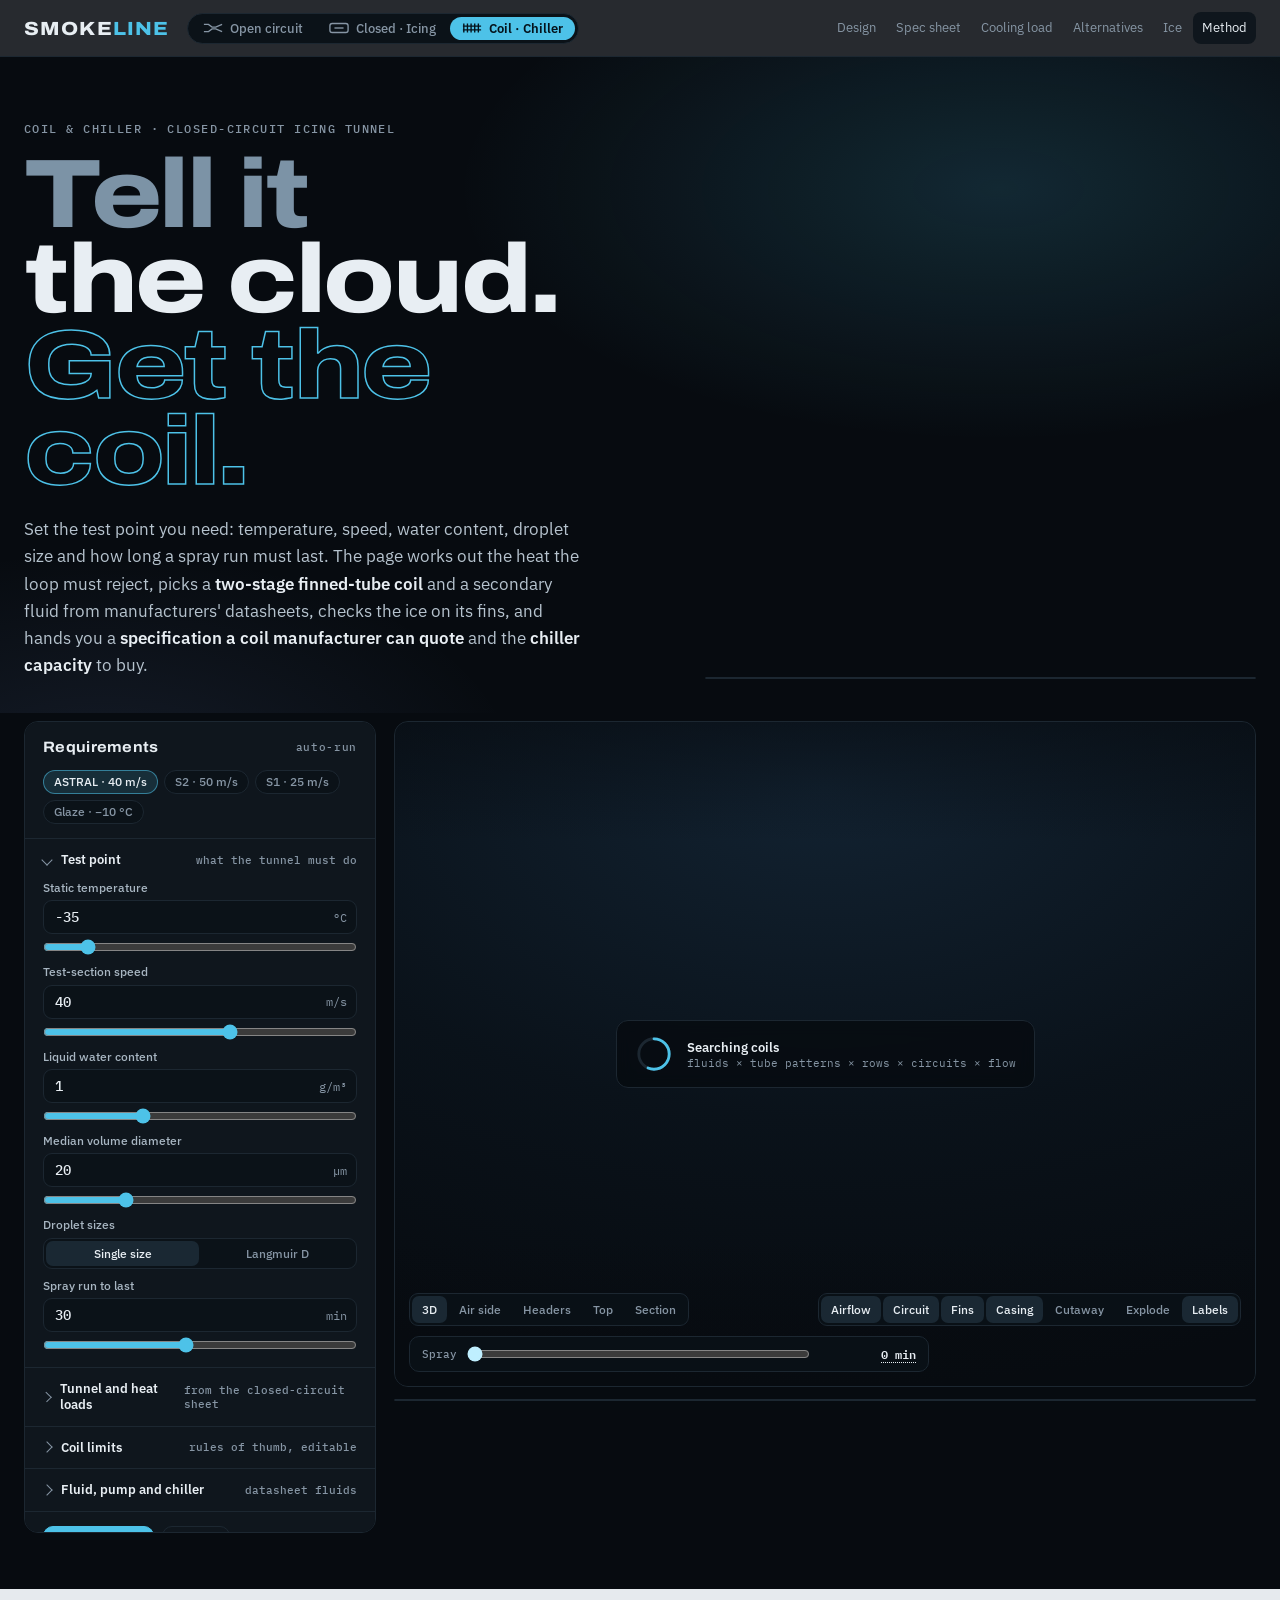
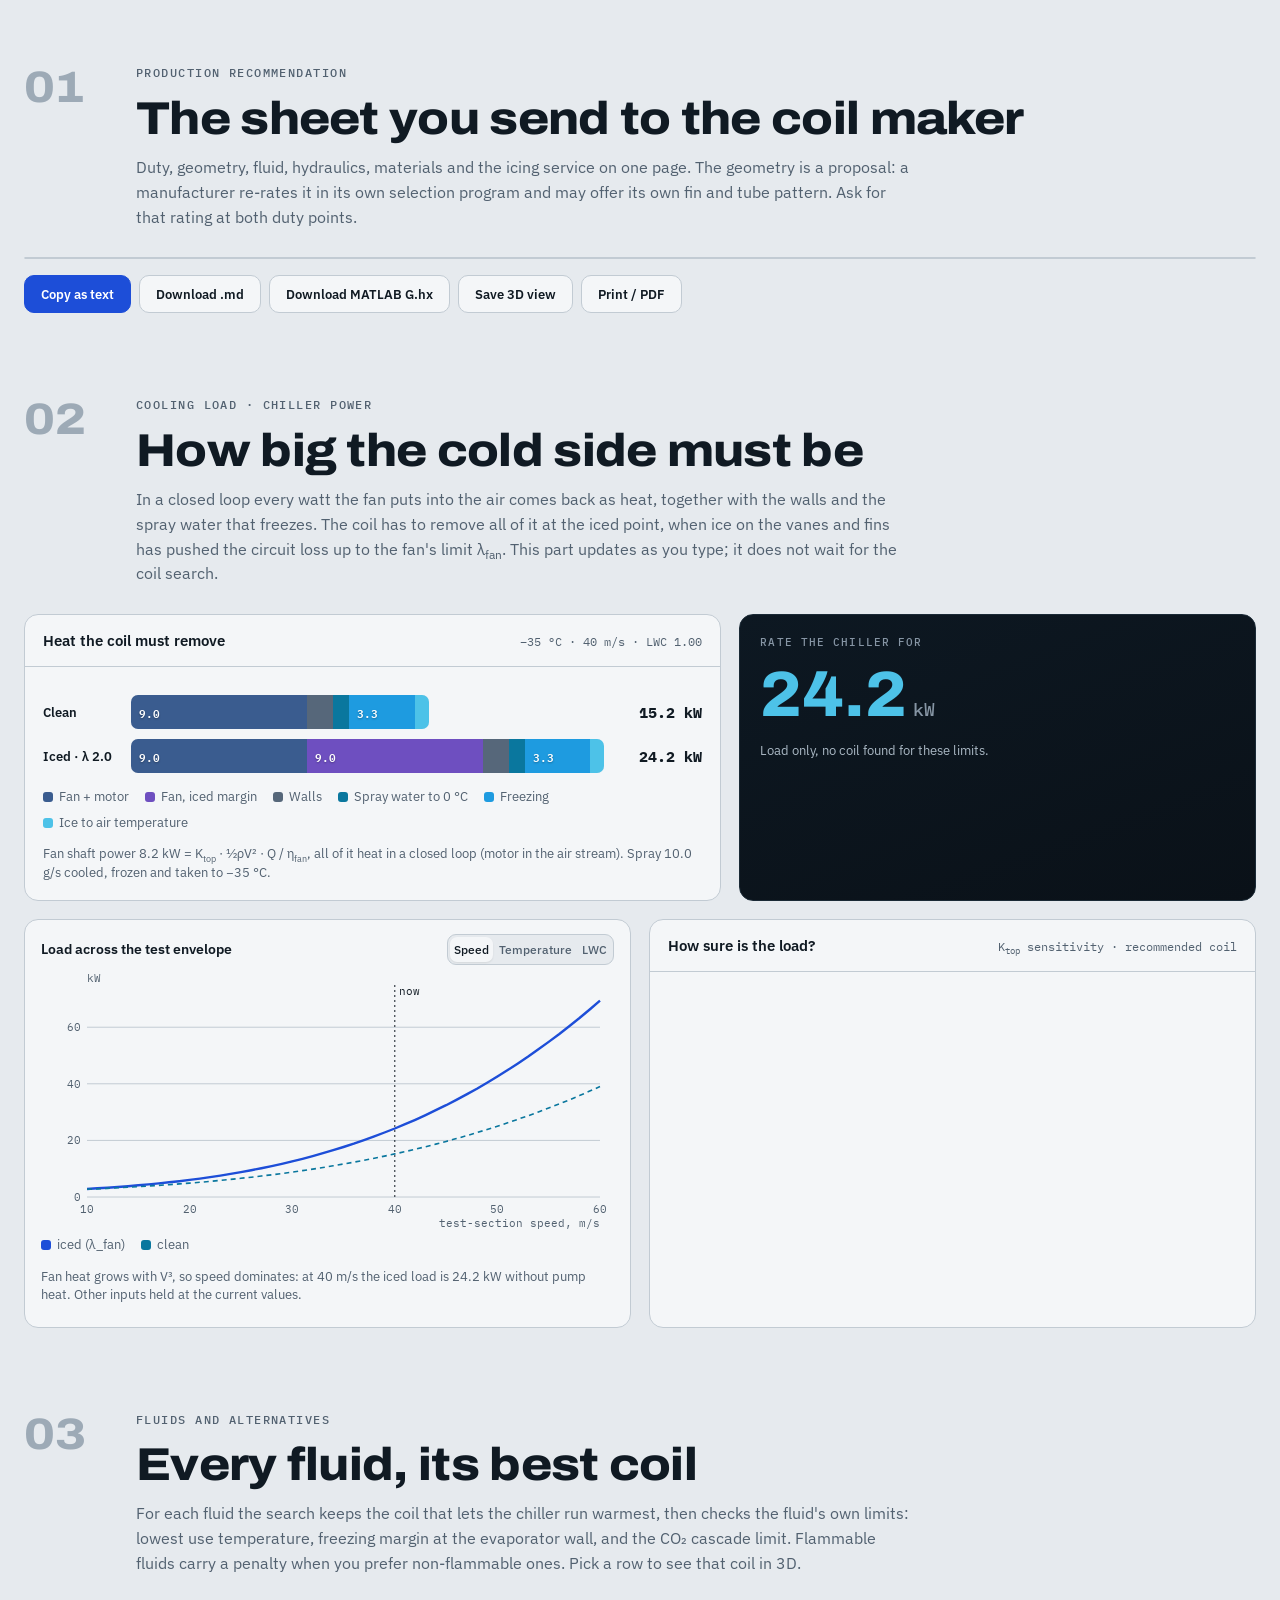
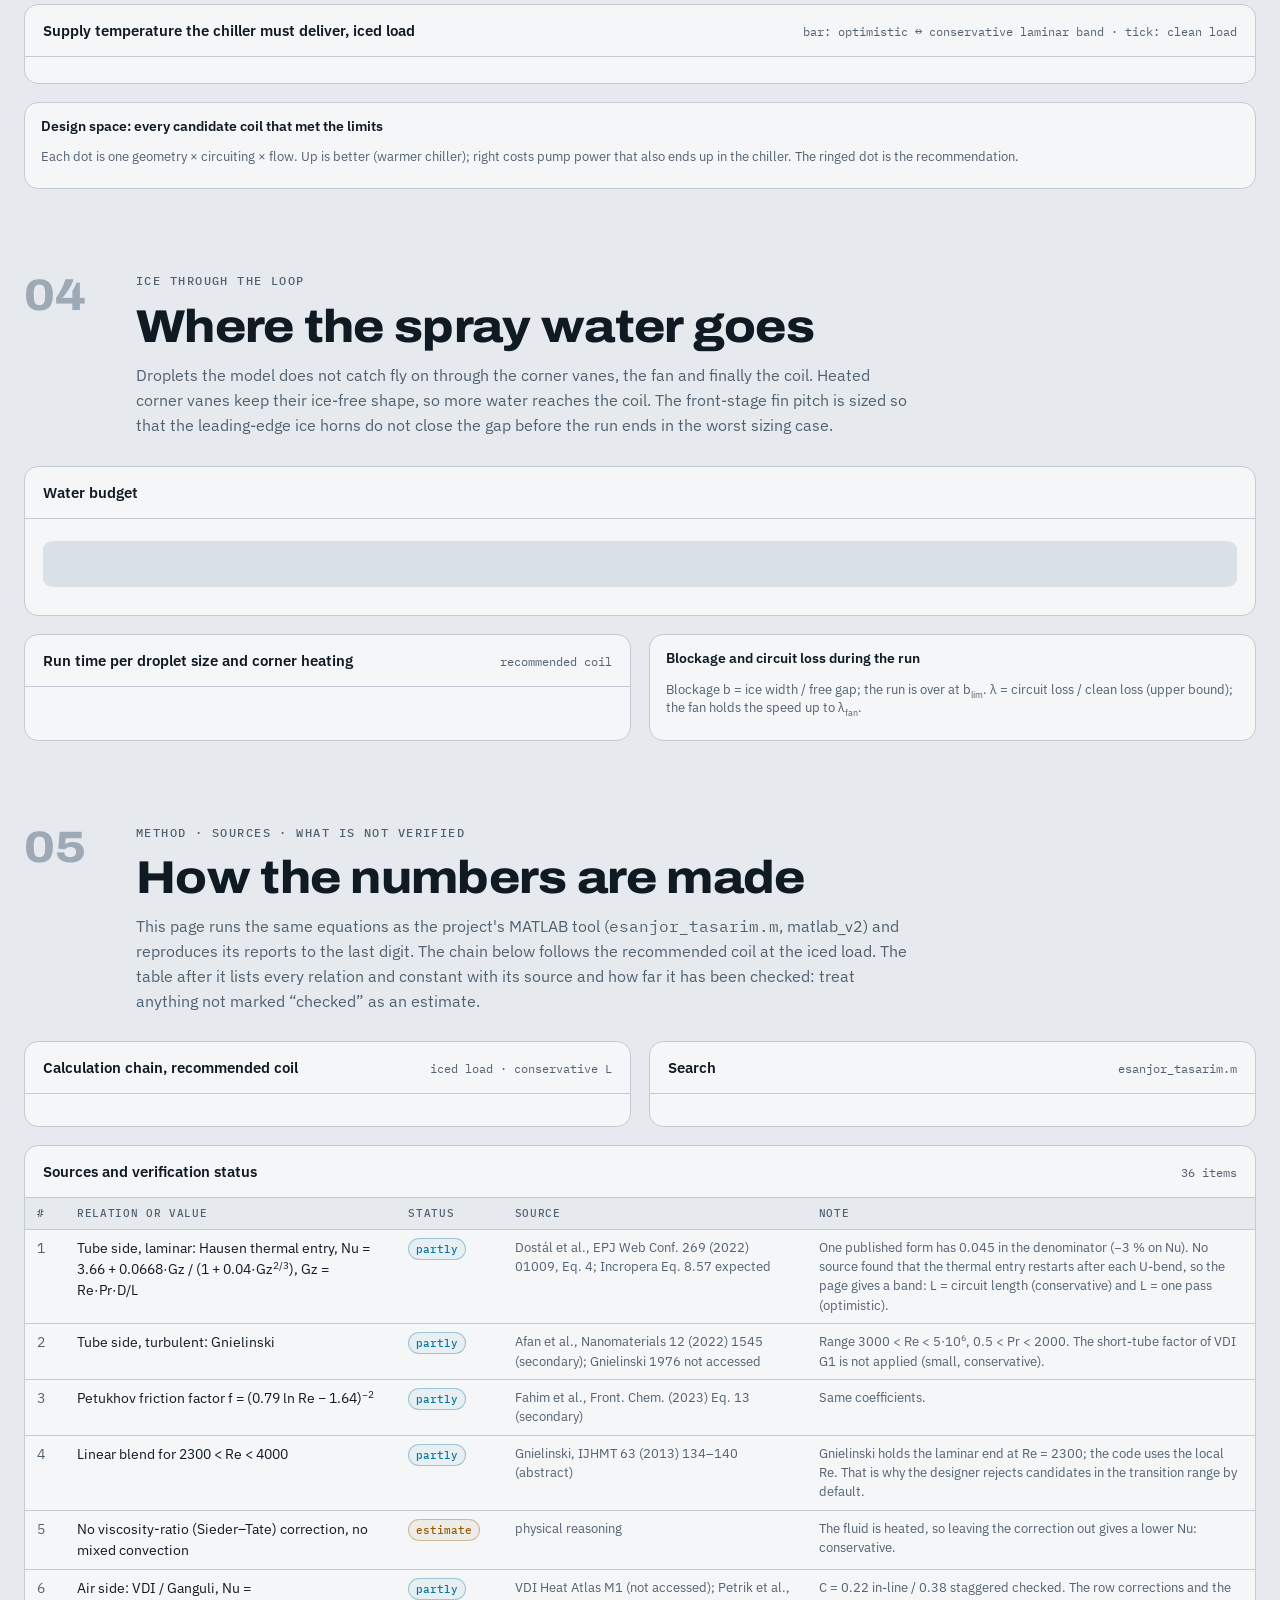
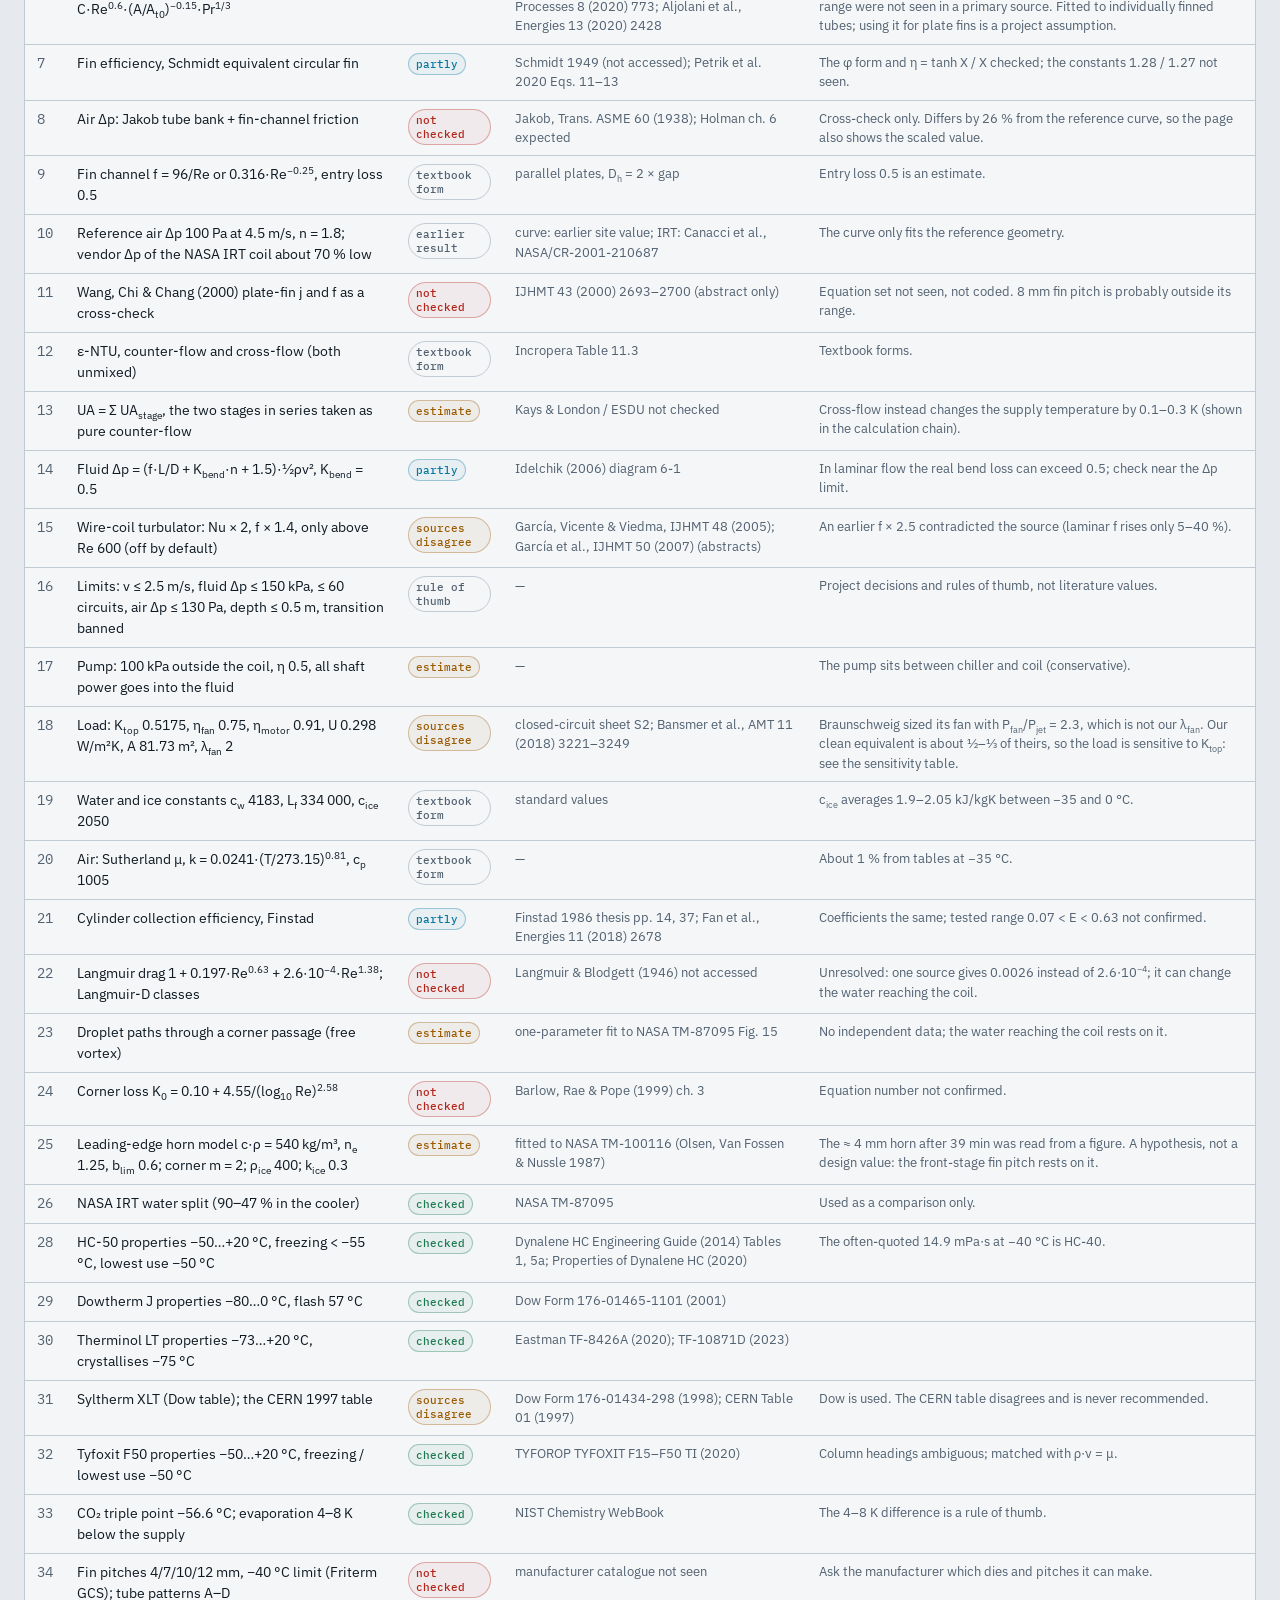
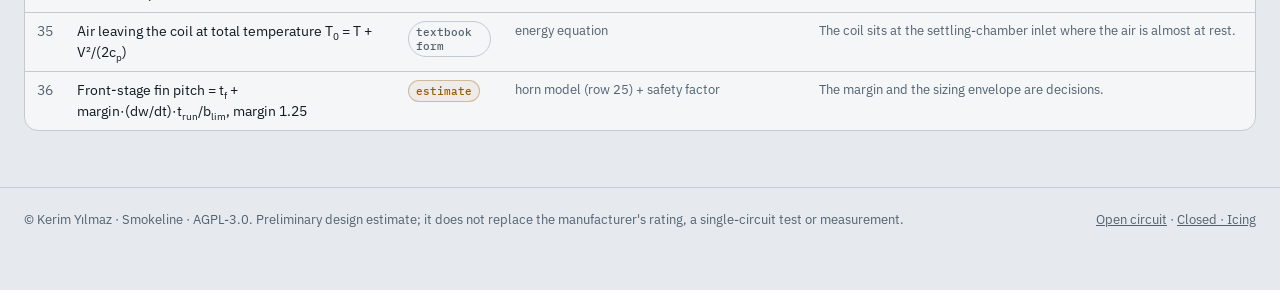
==== coil.html @ dab61cd9 "Add Coil & Chiller designer page; size icing-tab refrigeration on the iced load New page coil.html: " ====
<!doctype html>
<html lang="en">
<head>
<meta charset="utf-8">
<meta name="viewport" content="width=device-width, initial-scale=1">
<title>Cooling Coil &amp; Chiller Designer for Icing Wind Tunnels | Smokeline</title>
<meta name="description" content="Design the cooling coil and size the chiller of a closed-circuit icing wind tunnel from your test requirements: two-stage plate-fin coil, secondary fluid, supply temperature, pump, refrigeration load, ice on the fins, and a manufacturer-ready specification. Free, in the browser.">
<meta name="keywords" content="icing wind tunnel, cooling coil design, heat exchanger design, chiller sizing, refrigeration load, secondary coolant, plate fin coil, Smokeline">
<link rel="canonical" href="https://windtunnel-theta.vercel.app/coil.html">
<meta property="og:type" content="website"><meta property="og:site_name" content="Smokeline">
<meta property="og:title" content="Coil &amp; Chiller designer | Smokeline">
<meta property="og:description" content="From icing-test requirements to a cooling coil a manufacturer can quote, and the chiller power to go with it.">
<meta property="og:url" content="https://windtunnel-theta.vercel.app/coil.html">
<link rel="preconnect" href="https://fonts.googleapis.com"><link rel="preconnect" href="https://fonts.gstatic.com" crossorigin>
<link href="https://fonts.googleapis.com/css2?family=Archivo:wdth,wght@62..125,400..900&family=IBM+Plex+Mono:wght@400;500;600&family=IBM+Plex+Sans:ital,wght@0,400;0,500;0,600;1,400&display=swap" rel="stylesheet">
<link rel="stylesheet" href="coil/coil.css">
</head>
<body>
<header class="cbar">
  <div class="wrap">
    <a class="wm" href="./">SMOKE<em>LINE</em></a>
    <nav class="sw" aria-label="Tool">
      <a href="./"><svg viewBox="0 0 22 12" aria-hidden="true"><path d="M1 2h5l4 3h4l7-3M1 10h5l4-3h4l7 3"/></svg><span>Open circuit</span></a>
      <a href="./#icing"><svg viewBox="0 0 22 12" aria-hidden="true"><rect x="1" y="1" width="20" height="10" rx="2.5"/><path d="M6 6h10"/></svg><span>Closed · Icing</span></a>
      <a href="coil.html" aria-current="page"><svg viewBox="0 0 22 12" aria-hidden="true"><path d="M2 1v10M6 1v10M10 1v10M14 1v10M18 1v10M1 4h20M1 8h20"/></svg><span>Coil · Chiller</span></a>
    </nav>
    <nav class="cnav" aria-label="Sections"><a href="#studio">Design</a><a href="#spec">Spec sheet</a><a href="#load">Cooling load</a><a href="#alts">Alternatives</a><a href="#ice">Ice</a><a href="#method">Method</a></nav>
  </div>
</header>

<main>
<section class="hero dark">
  <div class="wrap">
    <div>
      <p class="eyebrow">Coil &amp; chiller · closed-circuit icing tunnel</p>
      <h1><span class="g">Tell it</span><br>the cloud.<br><span class="o">Get the coil.</span></h1>
      <p class="lede">Set the test point you need: temperature, speed, water content, droplet size and how long a spray run must last. The page works out the heat the loop must reject, picks a <b>two-stage finned-tube coil</b> and a secondary fluid from manufacturers' datasheets, checks the ice on its fins, and hands you a <b>specification a coil manufacturer can quote</b> and the <b>chiller capacity</b> to buy.</p>
    </div>
    <div class="kgrid" id="kpi" aria-live="polite"></div>
  </div>
</section>

<section class="studio dark" id="studio" aria-label="Coil designer">
  <div class="wrap">
    <form class="console" id="console" autocomplete="off" onsubmit="return false"></form>
    <div class="stagewrap">
      <div class="stage" id="stage">
        <div class="v3-host" id="v3"></div>
        <div class="hud"><div class="id" id="hudId"></div><div class="temp" id="hudT"></div></div>
        <div class="busy" id="busy"><div class="card"><svg class="ring" viewBox="0 0 40 40"><circle class="bg" cx="20" cy="20" r="16"/><circle class="fg" id="ringFg" cx="20" cy="20" r="16" stroke-dasharray="100.5" stroke-dashoffset="100.5"/></svg><div><div class="t" id="busyT">Designing</div><div class="s" id="busyS"></div></div></div></div>
        <div class="tools">
          <div class="seg" role="group" aria-label="View" id="views"><button type="button" data-v="iso" aria-pressed="true">3D</button><button type="button" data-v="air">Air side</button><button type="button" data-v="headers">Headers</button><button type="button" data-v="top">Top</button><button type="button" data-v="section">Section</button></div>
          <div class="seg" role="group" aria-label="Show" id="togs"><button type="button" data-t="air" aria-pressed="true">Airflow</button><button type="button" data-t="trace" aria-pressed="true">Circuit</button><button type="button" data-t="fins" aria-pressed="true">Fins</button><button type="button" data-t="casing" aria-pressed="true">Casing</button><button type="button" data-t="cut" aria-pressed="false">Cutaway</button><button type="button" data-t="explode" aria-pressed="false">Explode</button><button type="button" data-t="labels" aria-pressed="true">Labels</button></div>
          <div class="scrub"><label for="iceT">Spray</label><div class="tr" id="scrubTr"><input type="range" id="iceT" min="0" max="1000" value="0"></div><output id="iceOut" for="iceT">0 min</output></div>
        </div>
      </div>
      <div class="strip" id="strip"></div>
      <div class="msgs" id="msgs"></div>
    </div>
  </div>
</section>

<div class="light">
<section class="sec" id="spec">
  <div class="wrap">
    <div class="shead"><div class="secno">01</div><div><p class="eyebrow">Production recommendation</p><h2>The sheet you send to the coil maker</h2><p class="sub">Duty, geometry, fluid, hydraulics, materials and the icing service on one page. The geometry is a proposal: a manufacturer re-rates it in its own selection program and may offer its own fin and tube pattern. Ask for that rating at both duty points.</p></div></div>
    <article class="sheet" id="sheet"></article>
    <div class="acts"><button class="btn pri" id="bCopy" type="button">Copy as text</button><button class="btn" id="bMd" type="button">Download .md</button><button class="btn" id="bM" type="button">Download MATLAB G.hx</button><button class="btn" id="bPng" type="button">Save 3D view</button><button class="btn" id="bPrint" type="button">Print / PDF</button><span class="note" id="actNote" role="status"></span></div>
  </div>
</section>

<section class="sec" id="load">
  <div class="wrap">
    <div class="shead"><div class="secno">02</div><div><p class="eyebrow">Cooling load · chiller power</p><h2>How big the cold side must be</h2><p class="sub">In a closed loop every watt the fan puts into the air comes back as heat, together with the walls and the spray water that freezes. The coil has to remove all of it at the iced point, when ice on the vanes and fins has pushed the circuit loss up to the fan's limit λ<sub>fan</sub>. This part updates as you type; it does not wait for the coil search.</p></div></div>
    <div class="twoa">
      <div class="card"><header><h3>Heat the coil must remove</h3><span id="lPoint"></span></header><div class="lbars" id="lbars"></div></div>
      <div class="chiller" id="chiller"></div>
    </div>
    <div class="two" style="margin-top:18px">
      <div class="chart" id="lChart"><h3><span>Load across the test envelope</span><span class="seg" role="group" aria-label="Sweep"><button type="button" data-x="V" aria-pressed="true">Speed</button><button type="button" data-x="T" aria-pressed="false">Temperature</button><button type="button" data-x="LWC" aria-pressed="false">LWC</button></span></h3><div class="ch"></div><p class="note" id="lChartNote"></p></div>
      <div class="card"><header><h3>How sure is the load?</h3><span>K<sub>top</sub> sensitivity · recommended coil</span></header><div class="tscroll"><table class="t" id="kTab"></table></div><div class="cpad note" id="kNote"></div></div>
    </div>
  </div>
</section>

<section class="sec" id="alts">
  <div class="wrap">
    <div class="shead"><div class="secno">03</div><div><p class="eyebrow">Fluids and alternatives</p><h2>Every fluid, its best coil</h2><p class="sub">For each fluid the search keeps the coil that lets the chiller run warmest, then checks the fluid's own limits: lowest use temperature, freezing margin at the evaporator wall, and the CO₂ cascade limit. Flammable fluids carry a penalty when you prefer non-flammable ones. Pick a row to see that coil in 3D.</p></div></div>
    <div class="card"><header><h3>Supply temperature the chiller must deliver, iced load</h3><span>bar: optimistic ↔ conservative laminar band · tick: clean load</span></header><div class="ladder" id="ladder"></div></div>
    <div class="chart" style="margin-top:18px" id="scatter"><h3><span>Design space: every candidate coil that met the limits</span><span class="note" id="scN"></span></h3><div class="ch"></div><p class="note">Each dot is one geometry × circuiting × flow. Up is better (warmer chiller); right costs pump power that also ends up in the chiller. The ringed dot is the recommendation.</p></div>
  </div>
</section>

<section class="sec" id="ice">
  <div class="wrap">
    <div class="shead"><div class="secno">04</div><div><p class="eyebrow">Ice through the loop</p><h2>Where the spray water goes</h2><p class="sub">Droplets the model does not catch fly on through the corner vanes, the fan and finally the coil. Heated corner vanes keep their ice-free shape, so more water reaches the coil. The front-stage fin pitch is sized so that the leading-edge ice horns do not close the gap before the run ends in the worst sizing case.</p></div></div>
    <div class="card"><header><h3>Water budget</h3><span id="fbLab"></span></header><div class="cpad"><div class="flowbar" id="flowbar"></div><p class="note" id="fbNote"></p></div></div>
    <div class="two" style="margin-top:18px">
      <div class="card"><header><h3>Run time per droplet size and corner heating</h3><span>recommended coil</span></header><div class="cpad"><div class="mx" id="mx"></div><p class="note" id="mxNote" style="margin-top:12px"></p></div></div>
      <div class="chart" id="bChart"><h3><span>Blockage and circuit loss during the run</span><span class="note" id="bLab"></span></h3><div class="ch"></div><p class="note">Blockage b = ice width / free gap; the run is over at b<sub>lim</sub>. λ = circuit loss / clean loss (upper bound); the fan holds the speed up to λ<sub>fan</sub>.</p></div>
    </div>
  </div>
</section>

<section class="sec" id="method">
  <div class="wrap">
    <div class="shead"><div class="secno">05</div><div><p class="eyebrow">Method · sources · what is not verified</p><h2>How the numbers are made</h2><p class="sub">This page runs the same equations as the project's MATLAB tool (<span class="mono">esanjor_tasarim.m</span>, matlab_v2) and reproduces its reports to the last digit. The chain below follows the recommended coil at the iced load. The table after it lists every relation and constant with its source and how far it has been checked: treat anything not marked “checked” as an estimate.</p></div></div>
    <div class="two">
      <div class="card"><header><h3>Calculation chain, recommended coil</h3><span>iced load · conservative L</span></header><div class="cpad"><ol class="chain" id="chain"></ol></div></div>
      <div class="card"><header><h3>Search</h3><span>esanjor_tasarim.m</span></header><div class="cpad" id="searchTxt"></div></div>
    </div>
    <div class="card" style="margin-top:18px"><header><h3>Sources and verification status</h3><span>36 items</span></header><div class="tscroll"><table class="t vt" id="vt"></table></div></div>
  </div>
</section>
</div>
</main>
<footer class="cf light"><div class="wrap"><span>© Kerim Yılmaz · Smokeline · AGPL-3.0. Preliminary design estimate; it does not replace the manufacturer's rating, a single-circuit test or measurement.</span><span><a href="./">Open circuit</a> · <a href="./#icing">Closed · Icing</a></span></div></footer>
<script src="coil/hxcore.js"></script>
<script src="coil/sources.js"></script>
<script src="coil/view3d.js"></script>
<script src="coil/app.js"></script>
</body>
</html>
---- coil/coil.css ----
/* Smokeline · Coil & Chiller page */
:root{
  --bg:#E6EAEE;--surface:#F4F6F8;--sunk:#D9E0E6;--ink:#101A23;--muted:#526170;--line:#C2CBD3;--accent:#1D4ED8;--accent-soft:#D6E0FA;
  --ok:#1C7A51;--warn:#9A5A00;--bad:#B42318;--info:#0A779E;
  --h-bg:#070B10;--h-surface:#0F161D;--h-ink:#E8EEF3;--h-muted:#8695A4;--h-line:#1C2731;--h-fill:#0B1218;--h-accent:#8FB0FF;
  --cold:#4DC2E8;--cold2:#1E9BE0;--ice:#BFEFFF;--warm:#FFB46B;--cu:#D08447;
  --f-display:"Archivo","Arial Narrow",system-ui,sans-serif;--f-body:"IBM Plex Sans",system-ui,-apple-system,"Segoe UI",Roboto,sans-serif;--f-mono:"IBM Plex Mono",ui-monospace,SFMono-Regular,Menlo,Consolas,monospace;
  --wrap:1296px;--r:14px;
}
*{box-sizing:border-box}
html{scroll-behavior:smooth;scroll-padding-top:64px}
body{margin:0;background:var(--bg);color:var(--ink);font:15px/1.55 var(--f-body);-webkit-font-smoothing:antialiased}
a{color:inherit}
button,input,select{font:inherit;color:inherit}
.wrap{max-width:var(--wrap);margin:0 auto;padding:0 24px}
sub,sup{font-size:.72em;line-height:0}
.mono{font-family:var(--f-mono)}
.sr{position:absolute!important;width:1px;height:1px;overflow:hidden;clip:rect(0 0 0 0)}
:focus-visible{outline:2px solid var(--h-accent);outline-offset:2px}

/* ---------- top bar ---------- */
.cbar{position:sticky;top:0;z-index:50;background:rgba(7,11,16,.86);backdrop-filter:blur(14px);-webkit-backdrop-filter:blur(14px);border-bottom:1px solid var(--h-line);color:var(--h-ink)}
.cbar .wrap{display:flex;align-items:center;gap:18px;height:56px}
.wm{font:800 19px/1 var(--f-display);letter-spacing:.06em;text-decoration:none;color:var(--h-ink);font-stretch:112%}
.wm em{font-style:normal;color:var(--cold)}
.sw{display:flex;gap:2px;padding:3px;border:1px solid var(--h-line);border-radius:999px;background:var(--h-fill)}
.sw a{display:flex;align-items:center;gap:7px;padding:5px 12px;border-radius:999px;font:500 13px/1 var(--f-body);text-decoration:none;color:var(--h-muted);white-space:nowrap}
.sw a svg{width:20px;height:12px;fill:none;stroke:currentColor;stroke-width:1.5}
.sw a[aria-current]{background:var(--cold);color:#04121b;font-weight:600}
.sw a:not([aria-current]):hover{color:var(--h-ink)}
.cnav{margin-left:auto;display:flex;gap:2px;font-size:13px}
.cnav a{color:var(--h-muted);text-decoration:none;padding:6px 9px;border-radius:8px}
.cnav a:hover,.cnav a.on{color:var(--h-ink);background:var(--h-surface)}

/* ---------- hero ---------- */
.dark{background:var(--h-bg);color:var(--h-ink)}
.hero{position:relative;overflow:hidden;padding:64px 0 34px}
.hero:before{content:"";position:absolute;inset:0;background:radial-gradient(900px 420px at 78% 20%,rgba(77,194,232,.16),transparent 60%),radial-gradient(700px 380px at 8% 110%,rgba(143,176,255,.10),transparent 60%);pointer-events:none}
.hero .wrap{position:relative;display:grid;grid-template-columns:1.15fr 1fr;gap:48px;align-items:end}
.eyebrow{font:500 12px/1.4 var(--f-mono);letter-spacing:.12em;text-transform:uppercase;color:var(--h-muted);margin:0 0 14px}
.light .eyebrow{color:var(--muted)}
.hero h1{font:800 clamp(52px,7.6vw,112px)/.88 var(--f-display);font-stretch:118%;letter-spacing:-.025em;margin:0}
.hero h1 .o{color:transparent;-webkit-text-stroke:1.5px var(--cold)}
.hero h1 .g{color:#7C93A6}
.lede{font-size:17px;line-height:1.6;color:#B6C3CE;max-width:560px;margin:22px 0 0}
.lede b{color:var(--h-ink);font-weight:600}
.kgrid{display:grid;grid-template-columns:1fr 1fr;gap:1px;background:var(--h-line);border:1px solid var(--h-line);border-radius:var(--r);overflow:hidden}
.kgrid>div{background:linear-gradient(180deg,#0E151C,#0A1016);padding:16px 18px 14px;min-height:112px;display:flex;flex-direction:column}
.kgrid .k-l{font:500 11px/1.3 var(--f-mono);letter-spacing:.1em;text-transform:uppercase;color:var(--h-muted)}
.kgrid .k-v{font:700 38px/1 var(--f-display);font-stretch:105%;margin-top:auto;letter-spacing:-.01em;font-variant-numeric:tabular-nums}
.kgrid .k-v small{font:500 14px/1 var(--f-mono);color:var(--h-muted);margin-left:6px;letter-spacing:0}
.kgrid .k-s{font:12px/1.4 var(--f-mono);color:var(--h-muted);margin-top:6px}
.kgrid .k-big{grid-column:span 2;min-height:132px}
.kgrid .k-big .k-v{font-size:56px;color:var(--cold)}
.kgrid .busy .k-v{opacity:.45;transition:opacity .2s}

/* ---------- studio ---------- */
.studio{padding:8px 0 56px}
.studio .wrap{display:grid;grid-template-columns:352px 1fr;gap:18px;align-items:start}
.console{position:sticky;top:72px;max-height:calc(100vh - 88px);overflow:auto;border:1px solid var(--h-line);border-radius:var(--r);background:var(--h-surface);scrollbar-width:thin;scrollbar-color:#24323e transparent}
.console h2{font:700 15px/1.2 var(--f-display);font-stretch:108%;letter-spacing:.02em;margin:0;padding:16px 18px 6px;display:flex;justify-content:space-between;align-items:center}
.console h2 span{font:500 11px var(--f-mono);color:var(--h-muted);letter-spacing:.06em}
.presets{display:flex;flex-wrap:wrap;gap:6px;padding:8px 18px 14px;border-bottom:1px solid var(--h-line)}
.chip{border:1px solid var(--h-line);background:var(--h-fill);color:var(--h-muted);border-radius:999px;padding:5px 10px;font:500 12px/1 var(--f-body);cursor:pointer}
.chip:hover{color:var(--h-ink);border-color:#2C3C49}
.chip[aria-pressed=true]{background:rgba(77,194,232,.14);border-color:rgba(77,194,232,.55);color:var(--h-ink)}
details.grp{border-bottom:1px solid var(--h-line)}
details.grp>summary{list-style:none;cursor:pointer;padding:13px 18px;display:flex;align-items:center;gap:10px;font:600 13px/1.2 var(--f-body)}
details.grp>summary::-webkit-details-marker{display:none}
details.grp>summary:before{content:"";width:7px;height:7px;border-right:1.5px solid var(--h-muted);border-bottom:1.5px solid var(--h-muted);transform:rotate(-45deg);transition:transform .2s}
details.grp[open]>summary:before{transform:rotate(45deg)}
details.grp>summary i{font:normal 500 11px var(--f-mono);color:var(--h-muted);margin-left:auto}
.fields{padding:0 18px 14px;display:grid;grid-template-columns:1fr 1fr;gap:10px 12px}
.f{display:flex;flex-direction:column;gap:5px;min-width:0}
.f.w2{grid-column:span 2}
.f label{font:500 11.5px/1.25 var(--f-body);color:#A8B6C2}
.f label em{font-style:normal;color:var(--h-muted);font:11px var(--f-mono)}
.inp{display:flex;align-items:center;background:var(--h-fill);border:1px solid var(--h-line);border-radius:9px;height:34px;padding:0 9px;transition:border-color .15s}
.inp:focus-within{border-color:rgba(77,194,232,.7)}
.inp input{width:100%;min-width:0;background:transparent;border:0;outline:0;font:500 14px var(--f-mono);color:var(--h-ink);font-variant-numeric:tabular-nums}
.inp span{font:12px var(--f-mono);color:var(--h-muted);white-space:nowrap;margin-left:6px}
.f input[type=range]{width:100%;accent-color:var(--cold);height:16px;margin:0}
.seg{display:flex;background:var(--h-fill);border:1px solid var(--h-line);border-radius:9px;padding:2px;gap:2px}
.seg button{flex:1;border:0;background:transparent;color:var(--h-muted);border-radius:7px;padding:6px 4px;font:500 12px/1.1 var(--f-body);cursor:pointer}
.seg button[aria-pressed=true]{background:#1A2833;color:var(--h-ink)}
.checks{display:flex;flex-wrap:wrap;gap:6px}
.checks label{display:flex;align-items:center;gap:6px;border:1px solid var(--h-line);border-radius:8px;padding:5px 8px;font:12px var(--f-body);color:#B6C3CE;cursor:pointer;background:var(--h-fill)}
.checks input{accent-color:var(--cold);margin:0}
.checks .fl{font:10px var(--f-mono);color:var(--warm)}
.hint{grid-column:span 2;font:12px/1.45 var(--f-body);color:var(--h-muted);margin:0}
.runrow{display:flex;gap:8px;padding:14px 18px 18px;align-items:center}
.btn{display:inline-flex;align-items:center;justify-content:center;gap:8px;height:38px;padding:0 16px;border-radius:10px;border:1px solid var(--line);background:var(--surface);font:600 13px var(--f-body);cursor:pointer;text-decoration:none;color:var(--ink)}
.btn:hover{border-color:#9AA8B5}
.btn.pri{background:var(--accent);border-color:var(--accent);color:#fff}
.btn.cold{background:var(--cold);border-color:var(--cold);color:#04121b}
.btn.ghost{background:transparent;border-color:var(--h-line);color:var(--h-ink)}
.runrow .note{font:12px var(--f-mono);color:var(--h-muted)}

.stagewrap{display:flex;flex-direction:column;gap:12px;min-width:0}
.stage{position:relative;height:min(74vh,720px);min-height:520px;border:1px solid var(--h-line);border-radius:var(--r);overflow:hidden;
  background:radial-gradient(120% 90% at 50% 10%,#122231 0%,#0A121A 55%,#070B10 100%)}
.stage:after{content:"";position:absolute;inset:0;pointer-events:none;background:linear-gradient(180deg,rgba(7,11,16,.55),transparent 18%,transparent 78%,rgba(7,11,16,.7))}
.v3-host{position:absolute;inset:0}
.v3-cv{display:block;cursor:grab;touch-action:pan-y}
.v3-cv.drag{cursor:grabbing}
.v3-labels{position:absolute;inset:0;pointer-events:none;z-index:2}
.v3-lab{position:absolute;left:0;top:0;white-space:nowrap;font:500 11px/1.3 var(--f-mono);color:var(--h-ink);padding:5px 8px 5px 12px;border-left:1.5px solid var(--cold);background:rgba(7,11,16,.72);border-radius:0 6px 6px 0;margin:-14px 0 0 0;backdrop-filter:blur(4px)}
.v3-lab b{display:block;font:600 11.5px var(--f-body);letter-spacing:.01em}
.v3-lab span{color:var(--h-muted)}
.v3-lab.cold{border-color:var(--cold2)}
.v3-lab.warm{border-color:var(--warm)}
.v3-lab.ret{border-color:var(--ice)}
.hud{position:absolute;z-index:3;left:18px;top:16px;right:18px;display:flex;justify-content:space-between;gap:18px;pointer-events:none}
.hud .id{font:500 11px/1.5 var(--f-mono);color:var(--h-muted);letter-spacing:.06em}
.hud .id b{display:block;font:700 18px/1.15 var(--f-display);font-stretch:108%;color:var(--h-ink);letter-spacing:.01em;margin-bottom:4px}
.hud .tags{display:flex;gap:6px;flex-wrap:wrap;margin-top:8px}
.tag{font:500 11px/1 var(--f-mono);padding:5px 8px;border-radius:999px;border:1px solid var(--h-line);background:rgba(11,18,24,.75);color:#B6C3CE}
.tag.ok{border-color:rgba(82,204,147,.5);color:#8FE3BC}
.tag.warn{border-color:rgba(242,162,76,.55);color:#F5C18A}
.tag.bad{border-color:rgba(255,92,92,.55);color:#FF9C9C}
.hud .temp{text-align:right}
.hud .temp .v{font:800 46px/1 var(--f-display);font-stretch:105%;color:var(--cold);font-variant-numeric:tabular-nums}
.hud .temp .v small{font:500 16px var(--f-mono);color:var(--h-muted);margin-left:4px}
.hud .temp .s{font:11px/1.5 var(--f-mono);color:var(--h-muted)}
.tools{position:absolute;z-index:3;left:14px;right:14px;bottom:14px;display:flex;flex-wrap:wrap;gap:10px;align-items:center;justify-content:space-between}
.tools .seg{background:rgba(11,18,24,.8);backdrop-filter:blur(8px)}
.tools .seg button{padding:7px 10px;flex:none}
.scrub{display:flex;align-items:center;gap:10px;background:rgba(11,18,24,.8);backdrop-filter:blur(8px);border:1px solid var(--h-line);border-radius:10px;padding:6px 12px;flex:1;min-width:280px;max-width:520px}
.scrub label{font:500 11px var(--f-mono);color:var(--h-muted);white-space:nowrap}
.scrub .tr{position:relative;flex:1;height:22px;display:flex;align-items:center}
.scrub input{width:100%;accent-color:var(--ice);margin:0}
.scrub .mk{position:absolute;top:-6px;width:1px;height:34px;background:var(--warm);pointer-events:none}
.scrub .mk:after{content:attr(data-l);position:absolute;top:-12px;left:3px;font:10px var(--f-mono);color:var(--warm);white-space:nowrap}
.scrub output{font:600 12px var(--f-mono);min-width:96px;text-align:right;color:var(--h-ink)}
.busy{position:absolute;z-index:4;inset:0;display:grid;place-items:center;pointer-events:none;opacity:0;transition:opacity .25s}
.busy.on{opacity:1}
.busy .card{display:flex;align-items:center;gap:14px;padding:14px 18px;border-radius:12px;background:rgba(7,11,16,.82);border:1px solid var(--h-line);backdrop-filter:blur(8px)}
.ring{width:38px;height:38px}
.ring circle{fill:none;stroke-width:3}
.ring .bg{stroke:#1C2731}
.ring .fg{stroke:var(--cold);stroke-linecap:round;transform:rotate(-90deg);transform-origin:50% 50%;transition:stroke-dashoffset .2s}
.busy .t{font:600 13px var(--f-body)}
.busy .s{font:11px var(--f-mono);color:var(--h-muted)}
.noweb{position:absolute;inset:0;display:grid;place-items:center;color:var(--h-muted);font:13px var(--f-mono);padding:24px;text-align:center}

.strip{display:grid;grid-template-columns:repeat(6,1fr);gap:1px;background:var(--h-line);border:1px solid var(--h-line);border-radius:var(--r);overflow:hidden}
.strip>div{background:var(--h-surface);padding:12px 14px}
.strip .l{font:500 10.5px/1.3 var(--f-mono);letter-spacing:.09em;text-transform:uppercase;color:var(--h-muted)}
.strip .v{font:600 18px/1.2 var(--f-display);font-stretch:104%;margin-top:6px;font-variant-numeric:tabular-nums}
.strip .v small{font:12px var(--f-mono);color:var(--h-muted);margin-left:3px}
.strip .s{font:11px/1.4 var(--f-mono);color:var(--h-muted);margin-top:2px}
.msgs{display:flex;flex-direction:column;gap:6px}
.msg{display:flex;gap:10px;align-items:flex-start;font:13px/1.45 var(--f-body);color:#C3CED8;padding:10px 12px;border-radius:10px;border:1px solid var(--h-line);background:var(--h-surface)}
.msg:before{content:"";flex:none;width:7px;height:7px;border-radius:50%;margin-top:6px;background:var(--h-muted)}
.msg.warn:before{background:var(--warm)}
.msg.bad:before{background:#FF6B6B}
.msg.ok:before{background:#52CC93}

/* ---------- light sections ---------- */
.light{background:var(--bg);color:var(--ink)}
.sec{padding:76px 0 8px}
.shead{display:grid;grid-template-columns:92px 1fr;gap:20px;margin-bottom:28px}
.secno{font:800 44px/1 var(--f-display);font-stretch:112%;color:#9DAAB6}
.shead h2{font:800 clamp(30px,3.6vw,46px)/1.02 var(--f-display);font-stretch:110%;letter-spacing:-.015em;margin:0}
.shead .sub{color:var(--muted);max-width:780px;margin:12px 0 0;font-size:16px}
.card{background:var(--surface);border:1px solid var(--line);border-radius:var(--r);overflow:hidden}
.card>header{display:flex;justify-content:space-between;align-items:baseline;gap:12px;padding:16px 18px;border-bottom:1px solid var(--line)}
.card>header h3{margin:0;font:600 15px var(--f-body)}
.card>header span{font:12px var(--f-mono);color:var(--muted)}
.cpad{padding:16px 18px}
.two{display:grid;grid-template-columns:1fr 1fr;gap:18px}
.twoa{display:grid;grid-template-columns:1.35fr 1fr;gap:18px}
.note{font:12.5px/1.5 var(--f-body);color:var(--muted)}
table.t{width:100%;border-collapse:collapse;font-size:13.5px}
table.t th,table.t td{padding:8px 12px;border-bottom:1px solid var(--line);text-align:left;vertical-align:top}
table.t th{font:500 11px/1.3 var(--f-mono);letter-spacing:.06em;text-transform:uppercase;color:var(--muted);background:var(--bg)}
table.t td.n,table.t th.n{text-align:right;font-family:var(--f-mono);font-variant-numeric:tabular-nums;white-space:nowrap}
table.t tr:last-child td{border-bottom:0}
table.t tr.sel td{background:rgba(29,78,216,.06)}
.tscroll{overflow-x:auto}

/* spec sheet */
.sheet{background:#FBFCFD;border:1px solid var(--line);border-radius:6px;box-shadow:0 30px 60px -40px rgba(16,26,35,.45);overflow:hidden}
.sheet .tb{display:grid;grid-template-columns:1.4fr 1fr 1fr 1fr;border-bottom:2px solid var(--ink)}
.sheet .tb>div{padding:14px 16px;border-right:1px solid var(--line)}
.sheet .tb>div:last-child{border-right:0}
.sheet .tb .l{font:500 10px var(--f-mono);letter-spacing:.1em;text-transform:uppercase;color:var(--muted)}
.sheet .tb .v{font:600 14px/1.3 var(--f-body);margin-top:4px}
.sheet .tb .ttl{font:800 22px/1.05 var(--f-display);font-stretch:108%}
.sheet .body{display:grid;grid-template-columns:1fr 1fr;gap:0}
.sheet .blk{padding:18px 20px;border-bottom:1px solid var(--line)}
.sheet .blk:nth-child(odd){border-right:1px solid var(--line)}
.sheet .blk.full{grid-column:span 2;border-right:0}
.sheet h4{font:600 11px var(--f-mono);letter-spacing:.12em;text-transform:uppercase;margin:0 0 10px;color:var(--accent);display:flex;gap:10px}
.sheet h4 b{color:var(--ink)}
.kv{display:grid;grid-template-columns:1fr auto;gap:4px 16px;font-size:13.5px;margin:0}
.kv dt{color:var(--muted)}
.kv dd{margin:0;font-family:var(--f-mono);text-align:right;font-variant-numeric:tabular-nums}
.kv dd.big{font:700 15px var(--f-mono);color:var(--ink)}
.sheet ul{margin:0;padding-left:18px;font-size:13.5px}
.sheet li{margin:3px 0}
.sheet .stg{width:100%;border-collapse:collapse;font-size:13px}
.sheet .stg th,.sheet .stg td{border-bottom:1px solid var(--line);padding:6px 8px;text-align:right;font-family:var(--f-mono);white-space:nowrap}
.sheet .stg th:first-child,.sheet .stg td:first-child{text-align:left;font-family:var(--f-body);color:var(--muted)}
.sheet .stg thead th{font:600 12px var(--f-body);color:var(--ink);border-bottom:1.5px solid var(--ink)}
.acts{display:flex;flex-wrap:wrap;gap:8px;margin-top:16px;align-items:center}
.acts .note{margin-left:6px}
.xs{display:inline-flex;align-items:center;gap:6px;font:500 11px var(--f-mono);padding:3px 7px;border-radius:999px;border:1px solid var(--line);color:var(--muted);background:var(--surface)}
.xs.ok{color:var(--ok);border-color:rgba(28,122,81,.35);background:rgba(28,122,81,.06)}
.xs.warn{color:var(--warn);border-color:rgba(154,90,0,.35);background:rgba(154,90,0,.06)}
.xs.bad{color:var(--bad);border-color:rgba(180,35,24,.35);background:rgba(180,35,24,.05)}
.xs.info{color:var(--info);border-color:rgba(10,119,158,.35);background:rgba(10,119,158,.05)}

/* loads */
.lbars{padding:18px}
.lrow{display:grid;grid-template-columns:76px 1fr 86px;gap:12px;align-items:center;margin:10px 0}
.lrow .nm{font:600 13px var(--f-body)}
.lrow .tt{font:700 15px var(--f-mono);text-align:right}
.lbar{display:flex;height:34px;border-radius:7px;overflow:hidden;background:var(--sunk)}
.lbar i{display:block;height:100%;position:relative;transition:width .45s cubic-bezier(.2,.8,.2,1)}
.lbar i span{position:absolute;left:8px;top:50%;transform:translateY(-50%);font:600 11px var(--f-mono);color:#fff;white-space:nowrap;text-shadow:0 1px 2px rgba(0,0,0,.3)}
.legend{display:flex;flex-wrap:wrap;gap:6px 16px;font-size:12.5px;color:var(--muted);margin-top:14px}
.legend i{display:inline-block;width:10px;height:10px;border-radius:3px;margin-right:6px;vertical-align:-1px}
.chiller{padding:20px 20px 18px;display:flex;flex-direction:column;gap:14px;background:linear-gradient(160deg,#0D1822,#0A1118);color:var(--h-ink);border-radius:var(--r);border:1px solid #1B2A36}
.chiller .l{font:500 11px var(--f-mono);letter-spacing:.1em;text-transform:uppercase;color:var(--h-muted)}
.chiller .big{font:800 64px/1 var(--f-display);font-stretch:104%;color:var(--cold);font-variant-numeric:tabular-nums}
.chiller .big small{font:500 18px var(--f-mono);color:var(--h-muted);margin-left:6px}
.chiller .row{display:grid;grid-template-columns:1fr 1fr;gap:12px}
.chiller .row>div{border-top:1px solid #1E2C38;padding-top:10px}
.chiller .row .v{font:600 20px/1.2 var(--f-display);font-variant-numeric:tabular-nums}
.chiller .row .s{font:11px var(--f-mono);color:var(--h-muted)}
.chiller p{margin:0;font-size:13px;color:#AAB8C4}
.thermo{position:relative;height:56px;margin-top:4px}
.thermo .ax{position:absolute;left:0;right:0;top:30px;height:2px;background:#1E2C38}
.thermo .band{position:absolute;top:22px;height:18px;border-radius:5px;background:linear-gradient(90deg,#1E9BE0,#4DC2E8)}
.thermo .lim{position:absolute;top:10px;bottom:4px;width:1.5px;background:var(--warm)}
.thermo .lim span,.thermo .band span{position:absolute;top:-12px;font:10px var(--f-mono);white-space:nowrap;color:var(--warm);transform:translateX(-50%)}
.thermo .band span{color:var(--cold);top:22px}
.chart{background:var(--surface);border:1px solid var(--line);border-radius:var(--r);padding:14px 16px 10px}
.chart h3{margin:0 0 6px;font:600 14px var(--f-body);display:flex;justify-content:space-between;gap:12px;align-items:baseline}
.chart h3 .seg{background:var(--bg);border-color:var(--line)}
.chart h3 .seg button{color:var(--muted)}
.chart h3 .seg button[aria-pressed=true]{background:var(--surface);color:var(--ink);box-shadow:0 1px 2px rgba(0,0,0,.08)}
.chart svg{display:block;width:100%;height:auto;overflow:visible}
.chart svg text{font:11px var(--f-mono);fill:var(--muted)}
.chart .gl{stroke:var(--line);stroke-width:1}
.chart .ax{stroke:#9AA8B5}

/* fluids */
.ladder{padding:8px 18px 18px}
.lad{display:grid;grid-template-columns:200px 1fr 150px;gap:14px;align-items:center;padding:12px 0;border-bottom:1px solid var(--line)}
.lad:last-child{border-bottom:0}
.lad .nm b{display:block;font:600 14px var(--f-body)}
.lad .nm span{font:11px var(--f-mono);color:var(--muted)}
.lad .trk{position:relative;height:30px}
.lad .trk .bd{position:absolute;top:9px;height:12px;border-radius:6px;background:linear-gradient(90deg,#1E9BE0,#7AD3F0)}
.lad .trk .cl{position:absolute;top:6px;width:2px;height:18px;background:var(--ink);border-radius:1px}
.lad .trk .ln{position:absolute;top:0;bottom:0;width:1px;background:repeating-linear-gradient(180deg,var(--warn) 0 3px,transparent 3px 6px)}
.lad.rec{background:linear-gradient(90deg,rgba(29,78,216,.06),transparent 70%)}
.lad .act{display:flex;flex-direction:column;align-items:flex-end;gap:6px}
.lad .act .v{font:700 16px var(--f-mono)}
.lad .why{grid-column:1/-1;display:flex;flex-wrap:wrap;gap:6px;margin-top:-4px}
.axis{position:relative;height:22px;margin:0 0 0 214px;width:calc(100% - 378px)}
.axis span{position:absolute;transform:translateX(-50%);font:10.5px var(--f-mono);color:var(--muted)}

/* ice */
.flowbar{display:flex;height:46px;border-radius:9px;overflow:hidden;margin:6px 0 10px;background:var(--sunk)}
.flowbar i{position:relative;display:block;height:100%;min-width:2px;transition:width .5s}
.flowbar i span{position:absolute;left:6px;top:5px;font:600 11px/1.2 var(--f-mono);color:#fff;white-space:nowrap}
.flowbar i span em{display:block;font-style:normal;font-weight:400;opacity:.85}
.mx{display:grid;gap:4px}
.mx .h{font:500 11px var(--f-mono);color:var(--muted);text-align:center;padding:4px}
.mx .rh{font:600 12px var(--f-mono);display:flex;align-items:center}
.mx .c{position:relative;border-radius:8px;padding:9px 10px;min-height:66px;color:#fff;font:12px/1.35 var(--f-body);cursor:pointer;border:2px solid transparent}
.mx .c b{font:700 16px var(--f-mono);display:block}
.mx .c.gov{border-color:#0B1218;box-shadow:0 0 0 2px #FFB46B inset}
.mx .c.sel{outline:2px solid var(--accent);outline-offset:2px}
.mx .c .sz{position:absolute;top:6px;right:7px;font:600 9.5px var(--f-mono);letter-spacing:.06em;opacity:.85}

/* method */
.chain{counter-reset:c;margin:0;padding:0;list-style:none}
.chain li{position:relative;padding:12px 0 12px 44px;border-bottom:1px solid var(--line);font-size:14px}
.chain li:before{counter-increment:c;content:counter(c);position:absolute;left:0;top:11px;width:28px;height:28px;border-radius:50%;background:var(--ink);color:#fff;display:grid;place-items:center;font:600 12px var(--f-mono)}
.chain .eq{font:normal 16px/1.6 "Cambria Math","Latin Modern Math","STIX Two Math",Cambria,Georgia,serif;color:var(--ink);margin:4px 0;display:block}
.chain .eq .u{font-style:normal}
.chain .r{font:13px var(--f-mono);color:var(--muted)}
.vt td:first-child{font-family:var(--f-mono);color:var(--muted);width:34px}
.vt td:nth-child(2){min-width:260px}
.vt td:nth-child(4){color:var(--muted);font-size:12.5px;min-width:220px}
.vt td:nth-child(5){color:var(--muted);font-size:12.5px;min-width:260px}

footer.cf{padding:48px 0 60px;color:var(--muted);font-size:13px}
footer.cf .wrap{display:flex;justify-content:space-between;gap:24px;flex-wrap:wrap;border-top:1px solid var(--line);padding-top:22px}

@media (max-width:1100px){
  .hero .wrap{grid-template-columns:1fr}
  .studio .wrap{grid-template-columns:1fr}
  .console{position:relative;top:0;max-height:none}
  .strip{grid-template-columns:repeat(3,1fr)}
  .two,.twoa{grid-template-columns:1fr}
  .cnav{display:none}
  .sheet .body{grid-template-columns:1fr}.sheet .blk:nth-child(odd){border-right:0}.sheet .blk.full{grid-column:auto}
  .sheet .tb{grid-template-columns:1fr 1fr}
}
@media (max-width:640px){
  .wrap{padding:0 14px}
  .sw a span{display:none}
  .stage{height:68vh;min-height:440px}
  .hud .temp .v{font-size:34px}
  .strip{grid-template-columns:1fr 1fr}
  .shead{grid-template-columns:1fr}.secno{font-size:28px}
  .lad{grid-template-columns:1fr}.axis{display:none}
  .kgrid .k-big .k-v{font-size:44px}
}
@media print{
  .cbar,.hero,.studio,#load,#alts,#ice,#method,footer,.acts{display:none!important}
  body{background:#fff}.sec{padding:0}.shead{display:none}
  .sheet{box-shadow:none;border:0}
}
@media (prefers-reduced-motion:reduce){*{transition:none!important;scroll-behavior:auto!important}}
.frac{display:inline-flex;flex-direction:column;vertical-align:middle;text-align:center;margin:0 3px;font-size:.88em;line-height:1.15}
.frac>span:first-child{border-bottom:1px solid currentColor;padding:0 3px 1px}
.frac>span:last-child{padding:1px 3px 0}
#iceOut{cursor:pointer;text-decoration:underline dotted;text-underline-offset:3px}
.c2{margin-top:6px}
.scrub .mk.lo:after{top:auto;bottom:-13px}
.strip .v{font-size:17px}
.thermo .lim.l2 span{top:-24px}
.thermo .lim.l3 span{top:-36px}
.thermo{margin-top:34px}
.thermo .lim span{transform:none;left:4px}
#kTab td:nth-child(2){white-space:nowrap}
@media (max-width:640px){
  .hud{flex-direction:column;gap:4px;left:14px;top:12px}
  .hud .tags,.v3-labels{display:none}
  .hud .temp{text-align:left}.hud .temp .v{font-size:30px}.hud .id b{font-size:15px}
  .tools{gap:6px}.tools .seg{max-width:100%;overflow-x:auto;scrollbar-width:none}
  .scrub{min-width:0;max-width:none;width:100%}
  .stage{height:76vh}
  .sheet .tb{grid-template-columns:1fr}
}
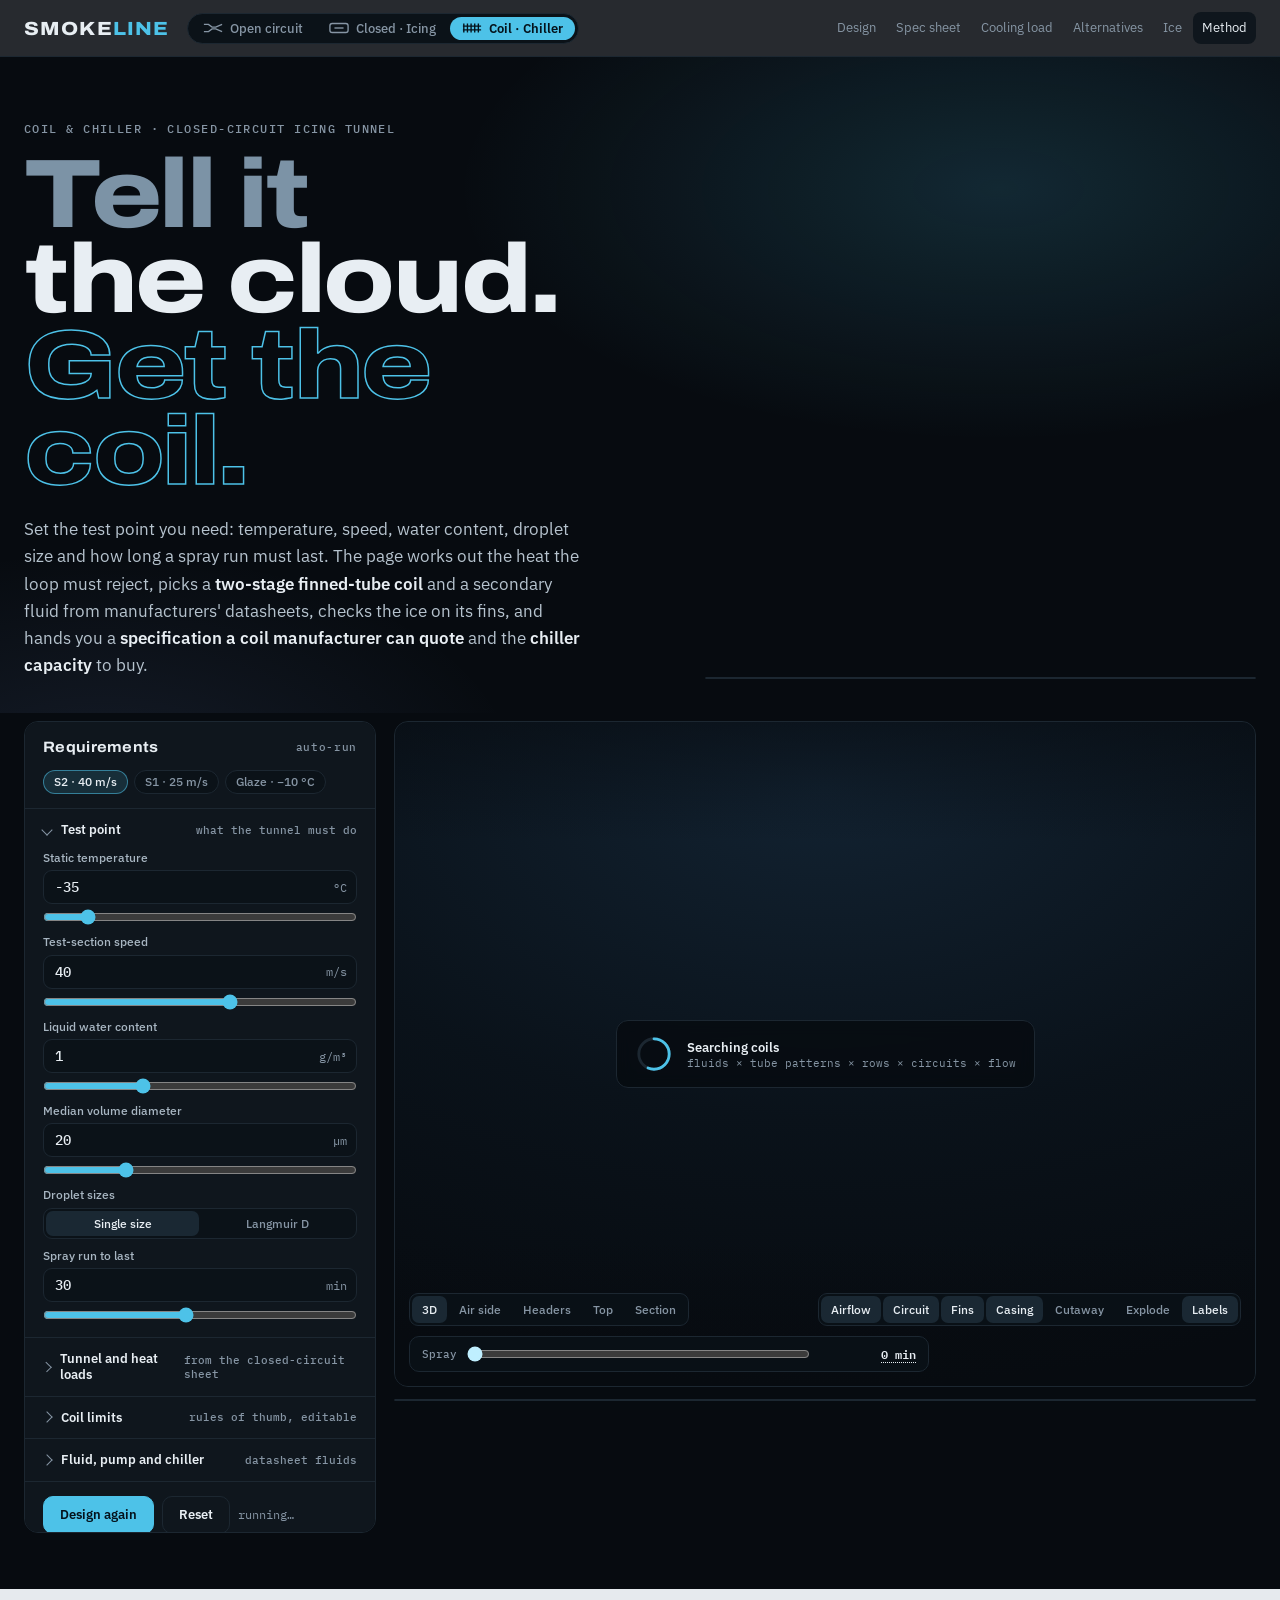
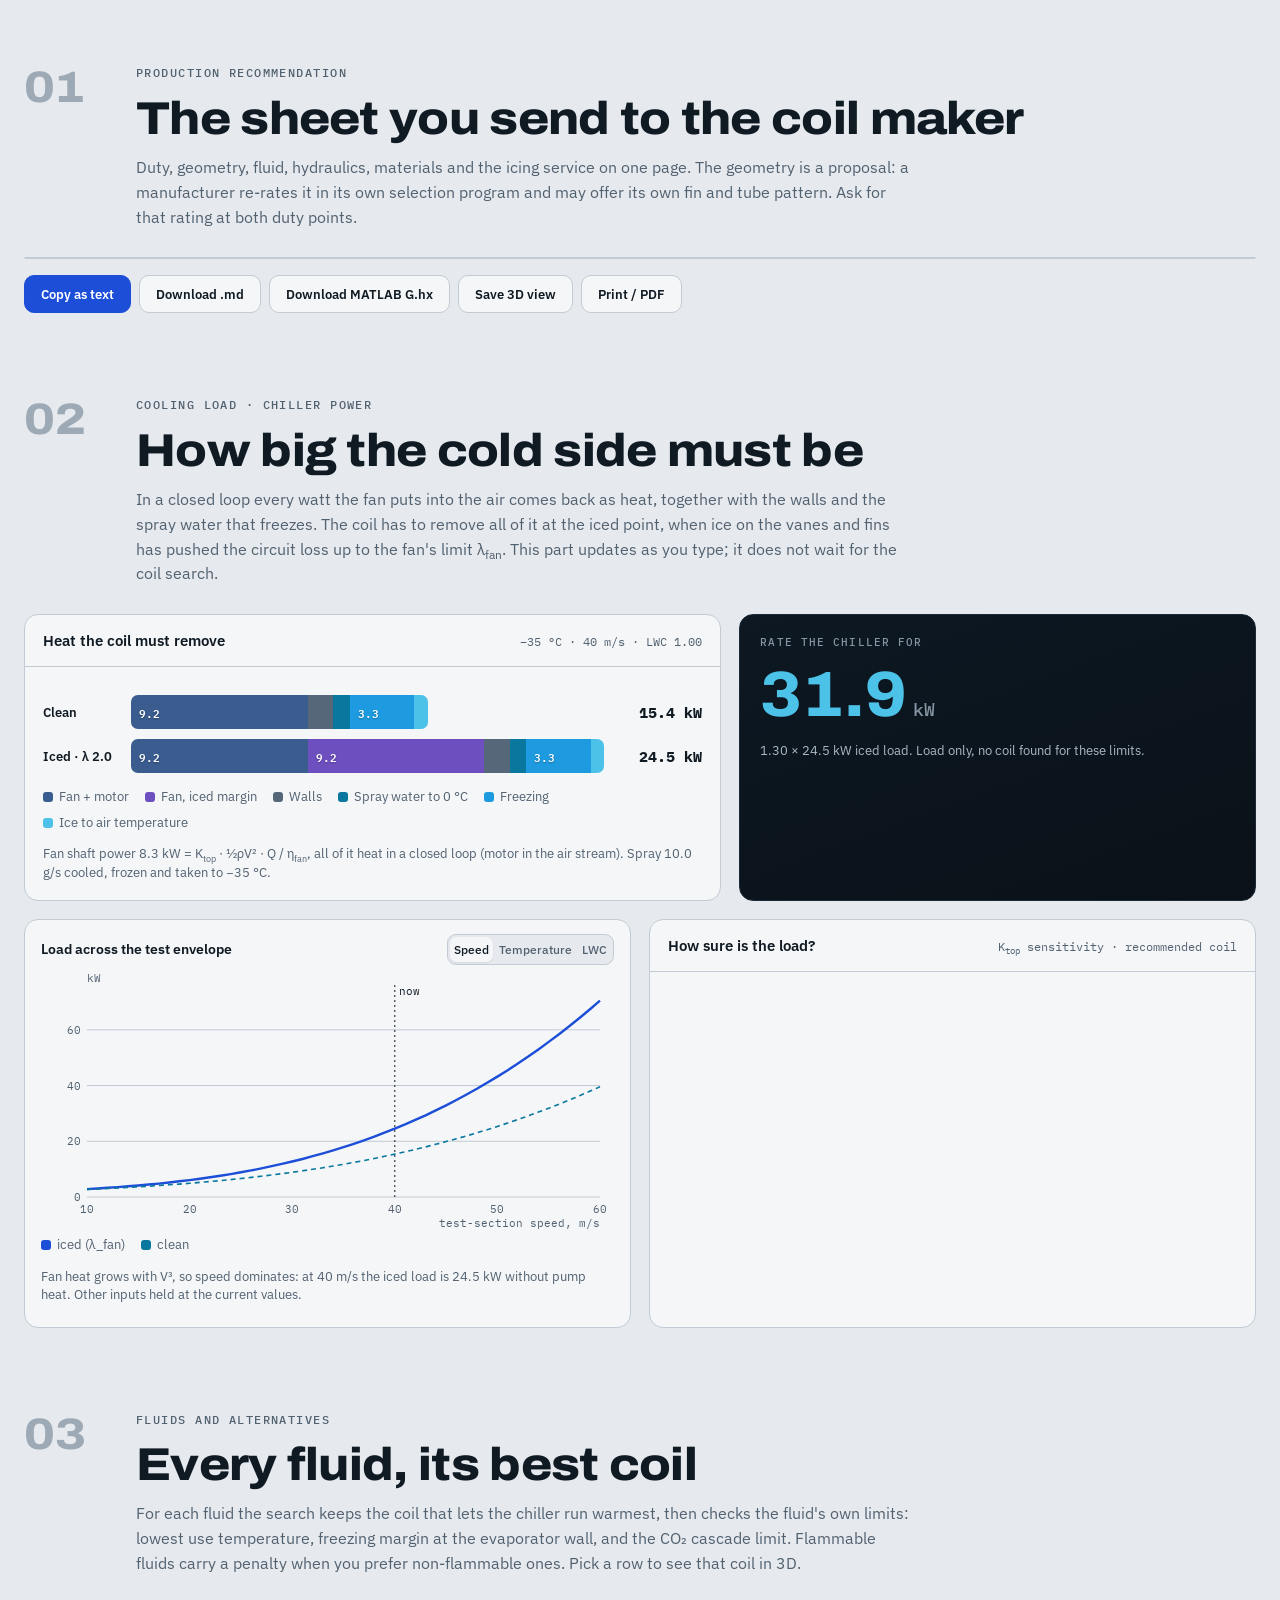
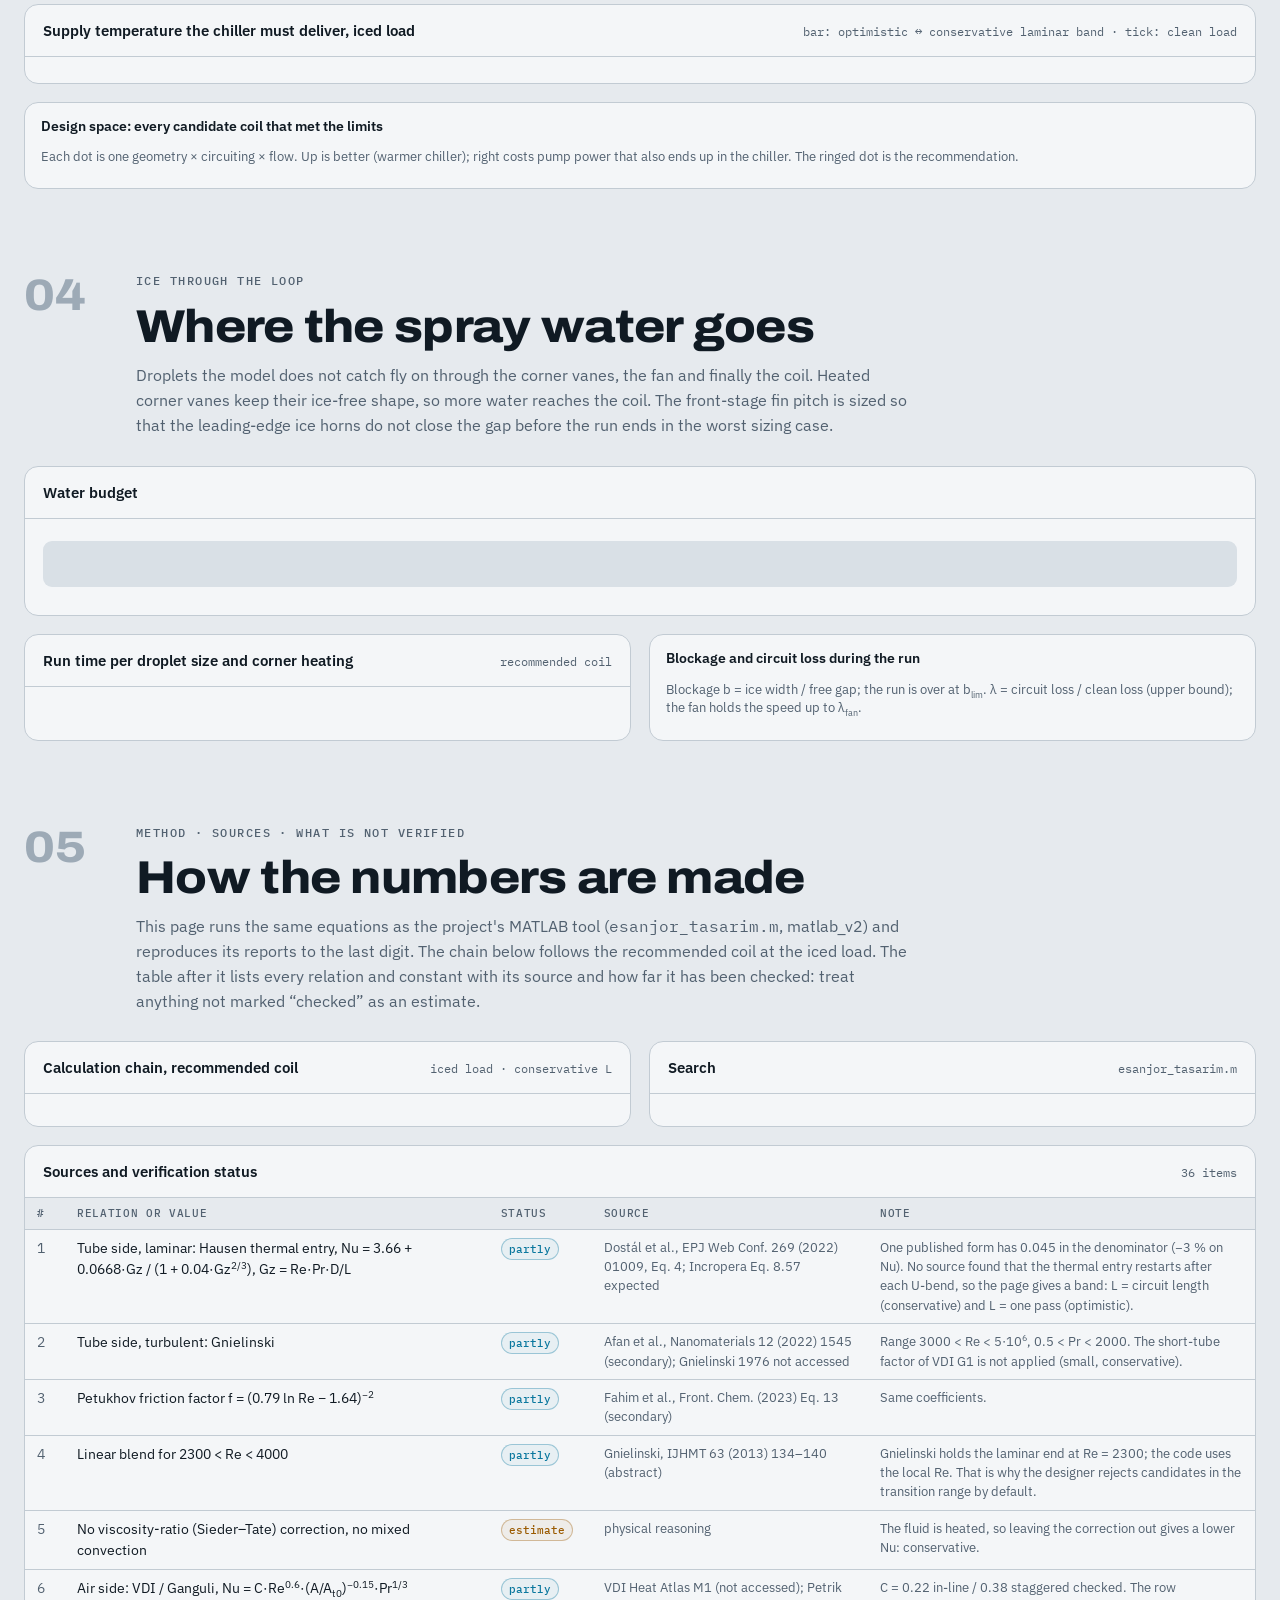
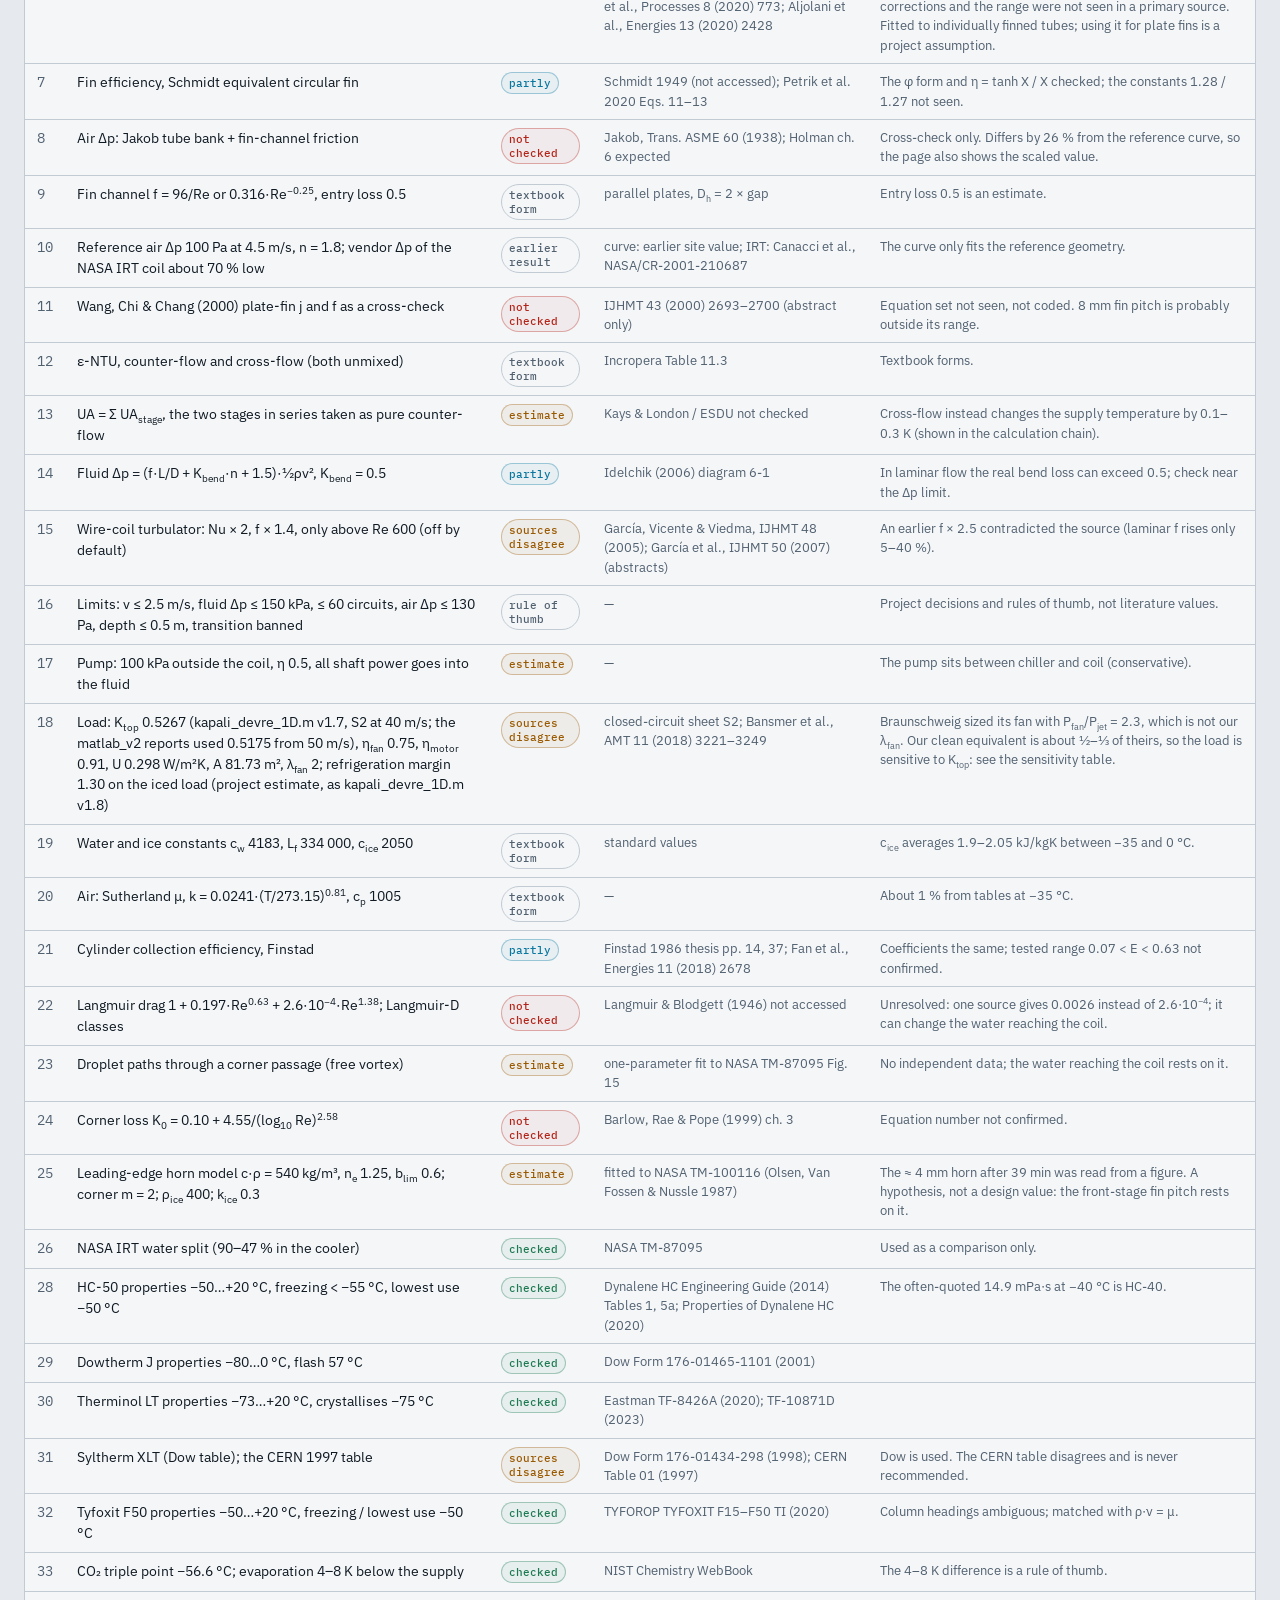
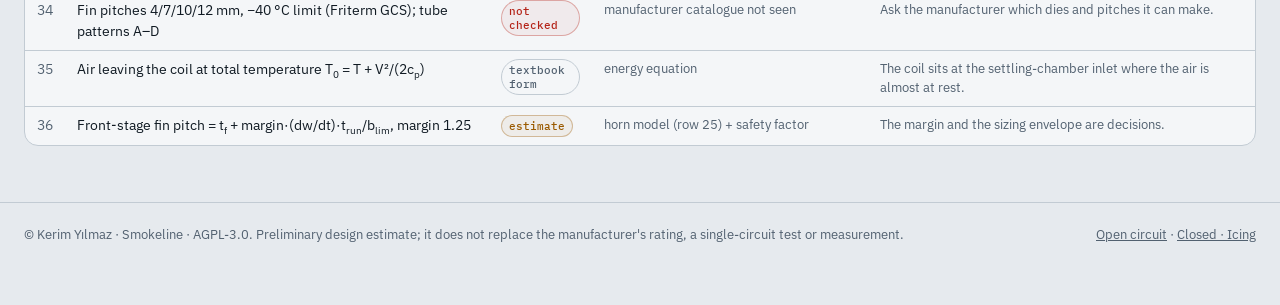
==== commit c3ed0ca2: "Add Vercel Web Analytics to all pages Co-Authored-By: Claude Opus 5.5 <noreply@anthropic.com>" ====
--- a/coil.html
+++ b/coil.html
@@ -4,6 +4,8 @@
 <meta charset="utf-8">
 <meta name="viewport" content="width=device-width, initial-scale=1">
 <title>Cooling Coil &amp; Chiller Designer for Icing Wind Tunnels | Smokeline</title>
+<script>window.va=window.va||function(){(window.vaq=window.vaq||[]).push(arguments)};</script>
+<script defer src="/_vercel/insights/script.js"></script>
 <meta name="description" content="Design the cooling coil and size the chiller of a closed-circuit icing wind tunnel from your test requirements: two-stage plate-fin coil, secondary fluid, supply temperature, pump, refrigeration load, ice on the fins, and a manufacturer-ready specification. Free, in the browser.">
 <meta name="keywords" content="icing wind tunnel, cooling coil design, heat exchanger design, chiller sizing, refrigeration load, secondary coolant, plate fin coil, Smokeline">
 <link rel="canonical" href="https://windtunnel-theta.vercel.app/coil.html">
